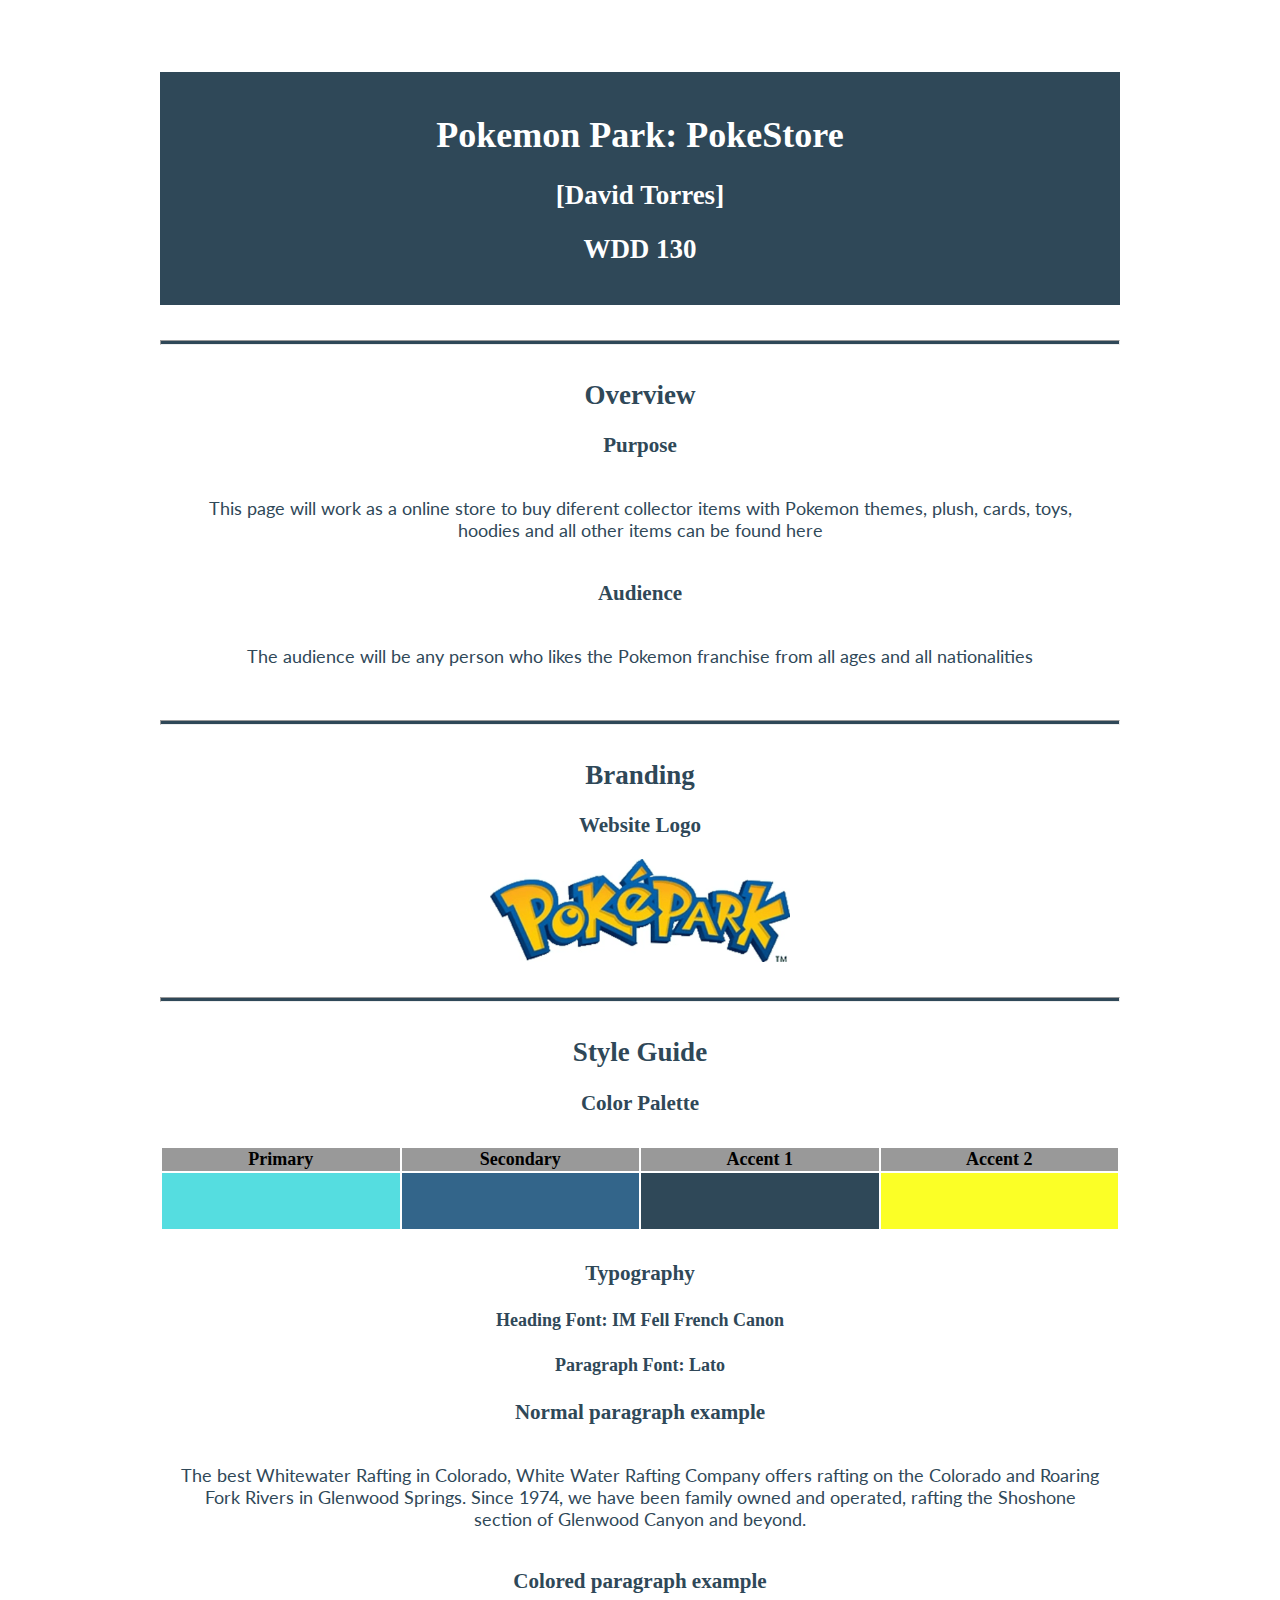
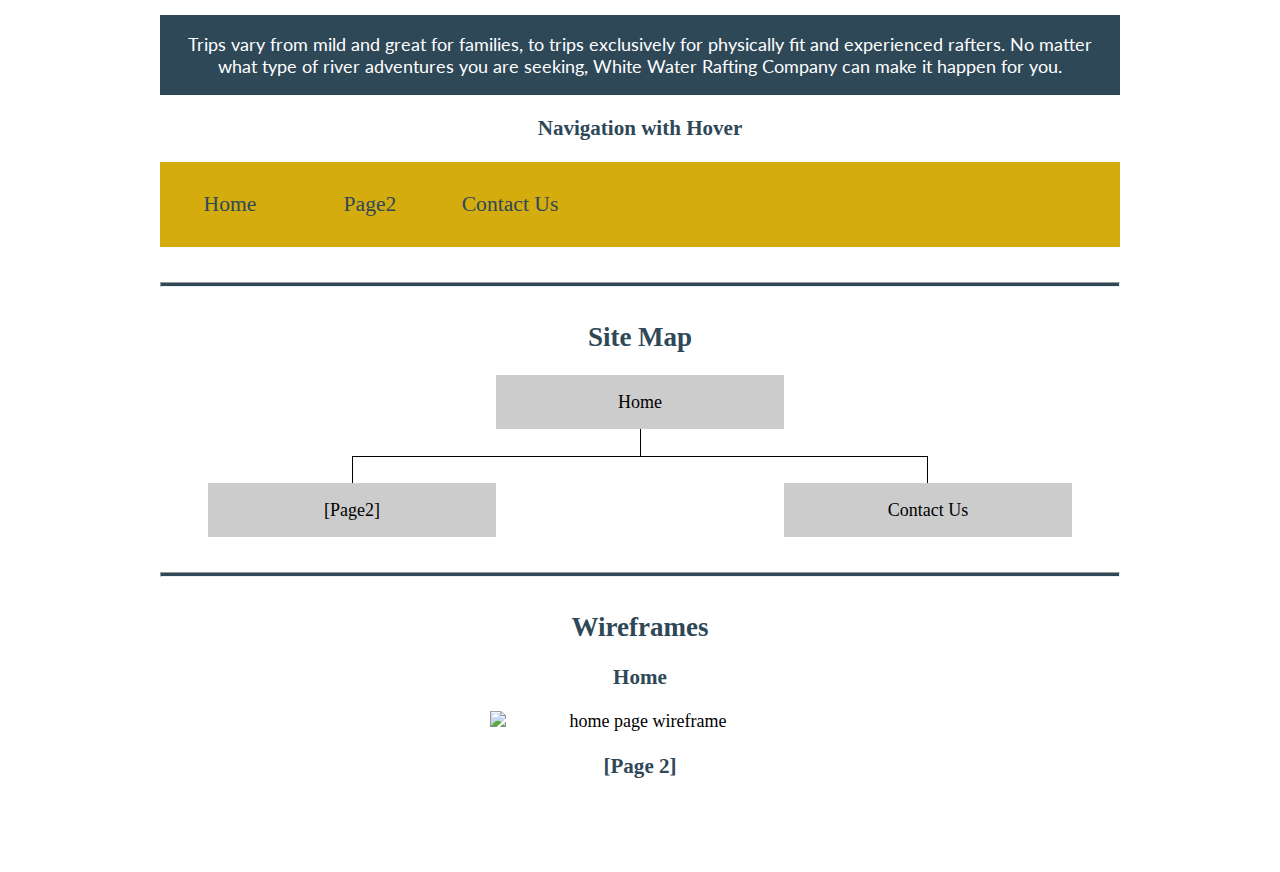
==== wwr/site-plan-rafting.html @ 93f43e4a "initial commit" ====
<!DOCTYPE html>
<html lang="en-us">

<head>
  <meta charset="utf-8" />
  <title>Site Plan</title>
  <link type="text/css" rel="stylesheet" href="styles/site-plan-rafting.css" />
</head>

<body>
  <header>
    <h1>Pokemon Park: PokeStore</h1>
    <h2>[David Torres]</h2>
    <h2>WDD 130</h2>
    <!-- In the header above, add the name of your site, your name and class number. For example if you are in section 3 you would put WDD 130-03 -->
  </header>
  <main>
    <!-- ------------------------Steps 2-5------------------------------ -->
    <hr />
    <h2>Overview</h2>
    <h3>Purpose</h3>
    <p>This page will work as a online store to buy diferent collector items with Pokemon themes, plush, cards, toys, hoodies and all other items can be found here</p>
    <!-- change this -->

    <h3>Audience</h3>
    <p>The audience will be any person who likes the Pokemon franchise from all ages and all nationalities</p>
    <!-- change this -->

    <hr />
    <h2>Branding</h2>
    <h3>Website Logo</h3>
    <!-- Replace this with some sort of logo for your site.  A logo can be as simple as the name of your site in a nice font :) -->
    <img src="images/10170711.png" alt="Logo image" />
    <hr />
    <h2>Style Guide</h2>

    <!-- ------------------------Steps 6-9------------------------------ -->

    <h3>Color Palette</h3>
    <!--  The colors you choose for a website are one of the most important decisions you will make. You should have at least 2 colors but do not have to fill in all 4 if you do not need them.  -->
    
    <table class="colors">
      <tr>
        <th>Primary</th>
        <th>Secondary</th>
        <th>Accent 1</th>
        <th>Accent 2</th>
      </tr>
      
      <tr>
        <td class="primary"></td>
        <td class="secondary"></td>
        <td class="accent1"></td>
        <td class="accent2"></td>
      </tr>
    </table>

    <!-- ------------------------Steps 10-12------------------------------ -->

    <h3>Typography</h3>
    <!-- Choose a font for your paragraphs (body copy) and headlines. What font(s) have you chosen? Think also about which of your colors above you might use for background and font colors. -->

    <h4>
      Heading Font: IM Fell French Canon
      <!-- change this -->
    </h4>
    <h4>
      Paragraph Font: Lato
      <!-- change this -->
    </h4>
    <h3>Normal paragraph example</h3>
    <p>
      The best Whitewater Rafting in Colorado, White Water Rafting Company
      offers rafting on the Colorado and Roaring Fork Rivers in Glenwood
      Springs. Since 1974, we have been family owned and operated, rafting the
      Shoshone section of Glenwood Canyon and beyond.
    </p>
    <h3>Colored paragraph example</h3>
    <p class="colored">
      Trips vary from mild and great for families, to trips exclusively for
      physically fit and experienced rafters. No matter what type of river
      adventures you are seeking, White Water Rafting Company can make it
      happen for you.
    </p>

    <!-- ------------------------Step 13------------------------------ -->

    <h3>Navigation with Hover</h3>
    <!-- Think about how you want your navigation bar to look. In the site-plan.css file change the colors to your colors to get the look you desire. -->
    <nav>
      <a href="#">Home</a>
      <a href="#">Page2</a>
      <a href="#">Contact Us</a>
    </nav>
    <hr />
    <h2>Site Map</h2>
    <div class="sitemap">
      <div class="sm-home">Home</div>
      <div class="sm-page2">
        [Page2]
        <!-- this page will have a name later -->
      </div>
      <div class="sm-page3">Contact Us</div>

      <div class="top">&nbsp;</div>
      <div class="left">&nbsp;</div>
      <div class="right">&nbsp;</div>
    </div>
    <hr />
    <h2>Wireframes</h2>
    <!-- Create an additional wireframe for your site. List it here below the Home page wireframe. -->

    <h3>Home</h3>

    <img src="https://byui-wdd.github.io/wdd130/rafting_images/wireframe_home.png" alt="home page wireframe" />

    <h3>[Page 2]</h3>

    <!-- <img src="#" alt="page 2 wireframe"> -->
  </main>
</body>

</html>
---- wwr/styles/site-plan-rafting.css ----
/* if you are using any Google fonts change the font names below to your fonts. 
Any spaces in your font name should be replaced with a +. 
Fonts are separated by a & */
@import url('https://fonts.googleapis.com/css2?family=IM+Fell+French+Canon&family=Lato:ital,wght@0,400;0,700;1,400&display=swap');

:root {
  /* change the values below to your colors from your palette */
  --primary-color: #55DDE0   ;
  --secondary-color: #33658a ;
  --accent1-color: #2f4858;
  --accent2-color: rgb(251, 255, 38);

  /* change the values below to your chosen font(s) */
  --heading-font: "IM Fell French Canon";
  --paragraph-font: Lato, Helvetica, sans-serif;

  /* these colors below should be chosen from among your palette colors above */
  --headline-color-on-white: #2f4858;  /* headlines on a white background */ 
  --headline-color-on-color: white; /* headlines on a colored background */ 
  --paragraph-color-on-white: #2f4858; /* paragraph text on a white background */ 
  --paragraph-color-on-color: white; /* paragraph text on a colored background */ 
  --paragraph-background-color: #2f4858  ;
  --nav-link-color: #2f4858;
  --nav-background-color: #D4AC0D;
  --nav-hover-link-color: white;
  --nav-hover-background-color: #396E94;
}


/*  Look around below...but DON'T CHANGE ANYTHING! */

body {
  max-width: 960px;
  margin: 0 auto;
  padding: 4em;
  font-size: 18px;
  text-align: center;
}
img {
  display: block;
  margin: 0 auto;
  max-width: 300px;
}
h1, h2, h3, h4, h5, h6 {
  font-family: var(--heading-font);
  color: var(--headline-color-on-white);
}
h2 {
  text-align: center;
}
hr {
  height: 3px;
  margin: 35px 0;
  background: var(--accent1-color);
}
header {
  padding: 1em;
  text-align: center;
  color: var(--headline-color-on-color);
  background-color: var(--paragraph-background-color);
}
header > h1, header > h2 {
  color: var(--headline-color-on-color);
}
p {
  font-family: var(--paragraph-font);
  color: var(--paragraph-color-on-white);
  padding: 1em;
}
.colors {
  width: 100%;
  min-width: 350px;
  margin: 30px auto;
  text-align: center;
}
.colors th {
  background-color: #999;
}
.colors td{
  width: 25%;
  height: 3em;
}
.primary {
  background-color: var(--primary-color);
}
.secondary {
  background-color: var(--secondary-color);
}
.accent1 {
  background-color: var(--accent1-color);
}
.accent2{
  background-color: var(--accent2-color);
}
p.colored {
  background-color: var(--paragraph-background-color);
  color: var(--paragraph-color-on-color);
}
nav {
  background-color: var(--nav-background-color);
  line-height: 3em;
  text-align: center;
  font-size: 1.2em;
}
nav  {
  list-style-type: none;
  display: flex;
}
nav a {
  padding:1em;
  min-width: 120px;
  text-decoration: none;
  padding: 10px;
}
nav a:link, nav a:visited {
  color: var(--nav-link-color);
}
nav a:hover {
  color: var(--nav-hover-link-color);
  background-color: var(--nav-hover-background-color);
}
.sitemap {
  display: grid;
  justify-content: center;

  grid-template-columns: repeat(6, 15%);
  grid-template-rows: 3em 1.5em 1.5em 3em;
  grid-template-areas: ". . home home . ."
    ". . . top . ."
    ". left left right right ."
    "page2 page2 . . page3 page3";
}
.sitemap > div {
  text-align: center;
}
.sm-home {
  grid-area: home;
  background-color: #ccc;
  line-height: 3em;
}
.sm-page2 {
  grid-area: page2;
  background-color: #ccc;
  line-height: 3em;
}
.sm-page3 {
  grid-area: page3;
  background-color: #ccc;
  line-height: 3em;
}
.top {
  grid-area: top;
  border-left: 1px solid;
}
.left {
  grid-area: left;
  border-top: 1px solid;
  border-left: 1px solid;
}
.right {
  grid-area: right;
  border-top: 1px solid;
  border-right: 1px solid;
}
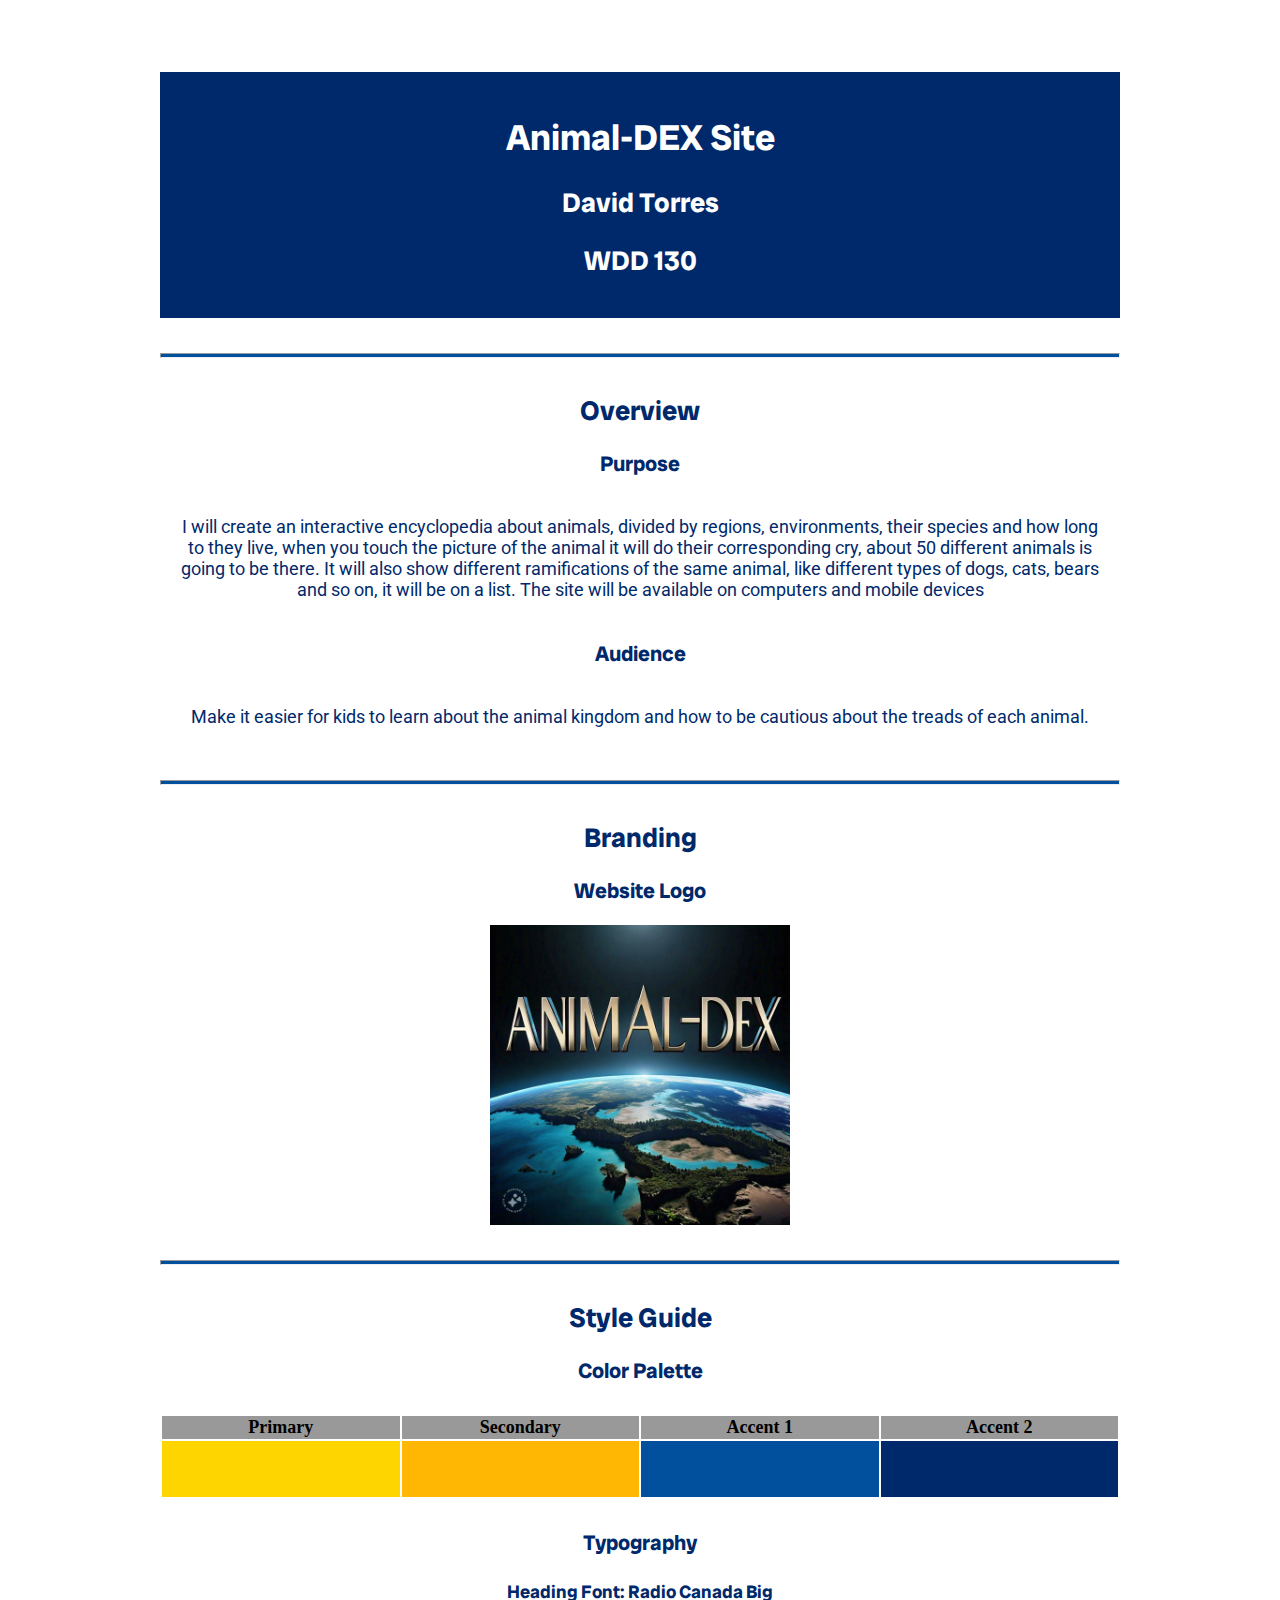
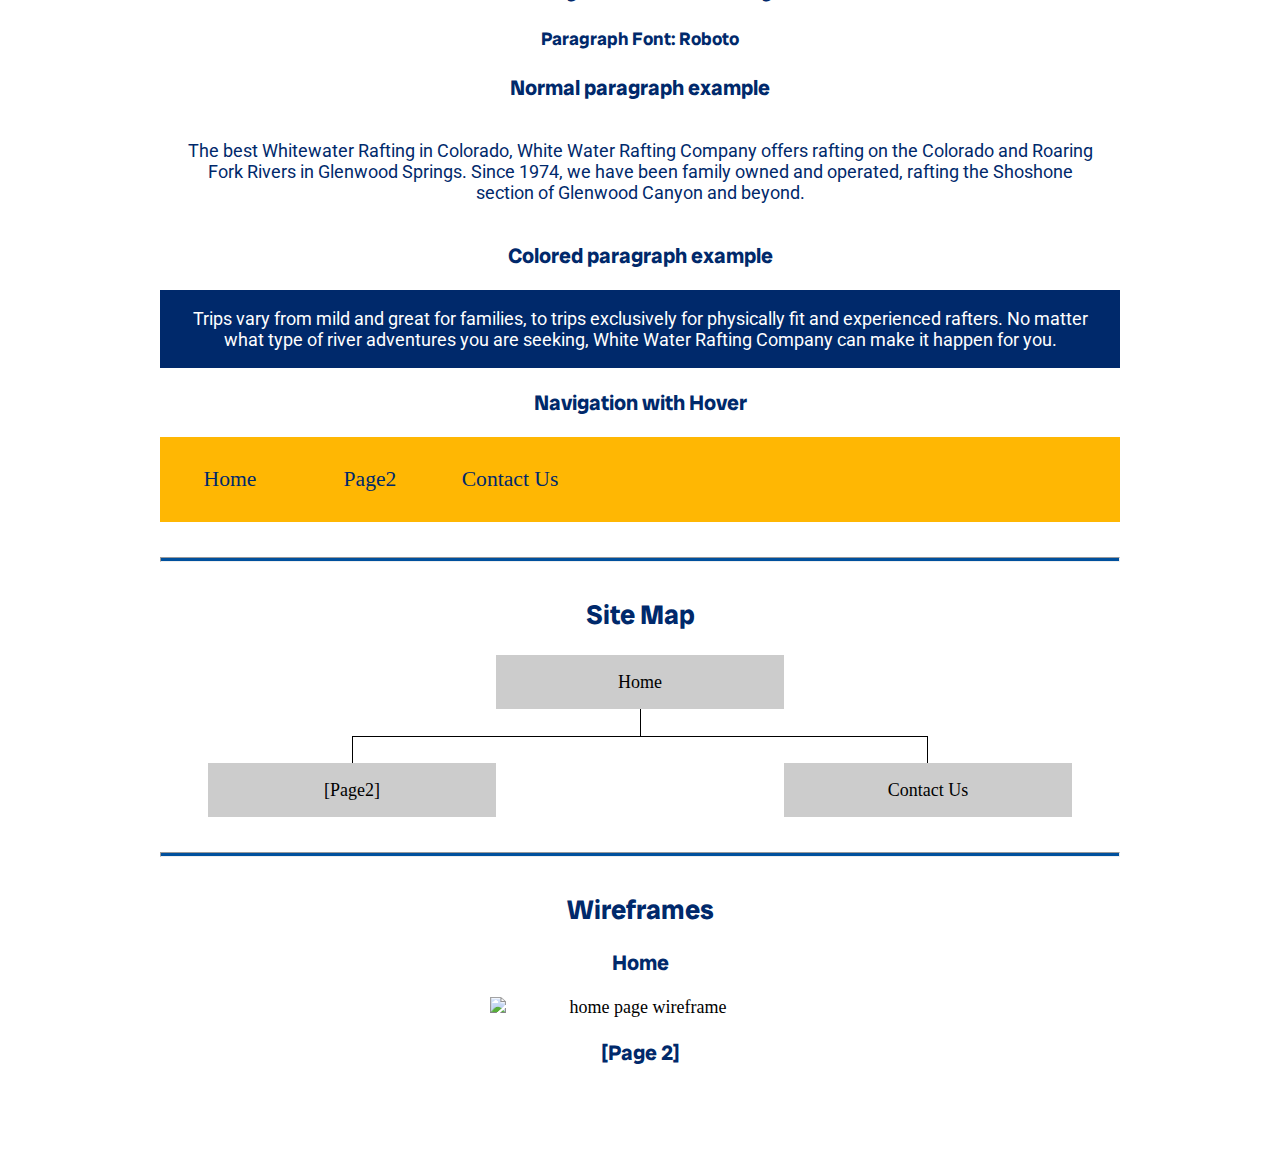
==== commit 3510f34f: "site plan added" ====
--- a/wwr/site-plan-rafting.html
+++ b/wwr/site-plan-rafting.html
@@ -9,8 +9,8 @@
 
 <body>
   <header>
-    <h1>Pokemon Park: PokeStore</h1>
-    <h2>[David Torres]</h2>
+    <h1>Animal-DEX Site</h1>
+    <h2>David Torres</h2>
     <h2>WDD 130</h2>
     <!-- In the header above, add the name of your site, your name and class number. For example if you are in section 3 you would put WDD 130-03 -->
   </header>
@@ -19,18 +19,18 @@
     <hr />
     <h2>Overview</h2>
     <h3>Purpose</h3>
-    <p>This page will work as a online store to buy diferent collector items with Pokemon themes, plush, cards, toys, hoodies and all other items can be found here</p>
+    <p>I will create an interactive encyclopedia about animals, divided by regions, environments, their species and how long to they live, when you touch the picture of the animal it will do their corresponding cry, about 50 different animals is going to be there. It will also show different ramifications of the same animal, like different types of dogs, cats, bears and so on, it will be on a list. The site will be available on computers and mobile devices</p>
     <!-- change this -->
 
     <h3>Audience</h3>
-    <p>The audience will be any person who likes the Pokemon franchise from all ages and all nationalities</p>
+    <p>Make it easier for kids to learn about the animal kingdom and how to be cautious about the treads of each animal. </p>
     <!-- change this -->
 
     <hr />
     <h2>Branding</h2>
     <h3>Website Logo</h3>
     <!-- Replace this with some sort of logo for your site.  A logo can be as simple as the name of your site in a nice font :) -->
-    <img src="images/10170711.png" alt="Logo image" />
+    <img src="images/animaldex.jpg" alt="Animal-DEX" />
     <hr />
     <h2>Style Guide</h2>
 
@@ -61,11 +61,11 @@
     <!-- Choose a font for your paragraphs (body copy) and headlines. What font(s) have you chosen? Think also about which of your colors above you might use for background and font colors. -->
 
     <h4>
-      Heading Font: IM Fell French Canon
+      Heading Font: Radio Canada Big
       <!-- change this -->
     </h4>
     <h4>
-      Paragraph Font: Lato
+      Paragraph Font: Roboto
       <!-- change this -->
     </h4>
     <h3>Normal paragraph example</h3>
--- a/wwr/styles/site-plan-rafting.css
+++ b/wwr/styles/site-plan-rafting.css
@@ -1,29 +1,27 @@
 /* if you are using any Google fonts change the font names below to your fonts. 
 Any spaces in your font name should be replaced with a +. 
 Fonts are separated by a & */
-@import url('https://fonts.googleapis.com/css2?family=IM+Fell+French+Canon&family=Lato:ital,wght@0,400;0,700;1,400&display=swap');
-
-:root {
+@import url('https://fonts.googleapis.com/css2?family=Radio+Canada+Big:ital,wght@0,400..700;1,400..700&family=Roboto:ital,wght@0,100;0,300;0,400;0,500;0,700;0,900;1,100;1,300;1,400;1,500;1,700;1,900&display=swap');:root {
   /* change the values below to your colors from your palette */
-  --primary-color: #55DDE0   ;
-  --secondary-color: #33658a ;
-  --accent1-color: #2f4858;
-  --accent2-color: rgb(251, 255, 38);
+  --primary-color: #FFD500   ;
+  --secondary-color: #ffb703 ;
+  --accent1-color: #00509D;
+  --accent2-color: #00296B;
 
   /* change the values below to your chosen font(s) */
-  --heading-font: "IM Fell French Canon";
-  --paragraph-font: Lato, Helvetica, sans-serif;
+  --heading-font: "Radio Canada Big";
+  --paragraph-font: Roboto, Helvetica, sans-serif;
 
   /* these colors below should be chosen from among your palette colors above */
-  --headline-color-on-white: #2f4858;  /* headlines on a white background */ 
+  --headline-color-on-white: #00296B;  /* headlines on a white background */ 
   --headline-color-on-color: white; /* headlines on a colored background */ 
-  --paragraph-color-on-white: #2f4858; /* paragraph text on a white background */ 
+  --paragraph-color-on-white: #00296B; /* paragraph text on a white background */ 
   --paragraph-color-on-color: white; /* paragraph text on a colored background */ 
-  --paragraph-background-color: #2f4858  ;
-  --nav-link-color: #2f4858;
-  --nav-background-color: #D4AC0D;
+  --paragraph-background-color: #00296B  ;
+  --nav-link-color: #00296B;
+  --nav-background-color: #ffb703;
   --nav-hover-link-color: white;
-  --nav-hover-background-color: #396E94;
+  --nav-hover-background-color: #00509D;
 }
 
 
